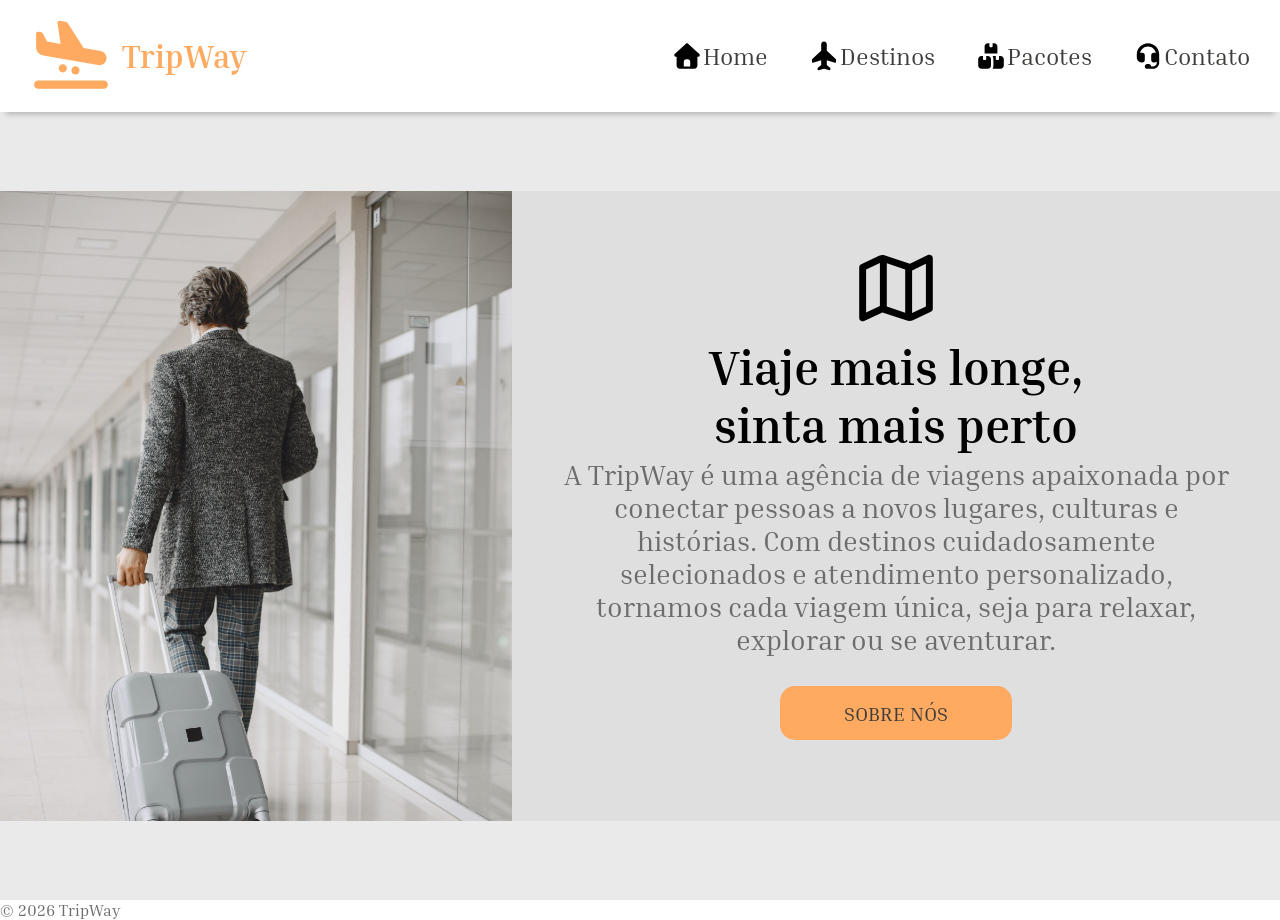
==== index.html @ 8d51120f "finalizado css do formulario" ====
<!DOCTYPE html>
<html lang="pt-BR">
<head>
    <meta charset="UTF-8">
    <meta name="viewport" content="width=device-width, initial-scale=1.0">
    <title>TripWay - Home</title>
    <link rel="stylesheet" href="css/style.css"/>

    <link rel="preconnect" href="https://fonts.googleapis.com">
    <link rel="preconnect" href="https://fonts.gstatic.com" crossorigin>
    <link href="https://fonts.googleapis.com/css2?family=Bitcount+Prop+Single:wght@100..900&family=Inria+Serif:ital,wght@0,300;0,400;0,700;1,300;1,400;1,700&display=swap" rel="stylesheet">

</head>

<body>
    <header>
        <h1><img src="images/plane-arrival-solid-full.svg">TripWay</h1>
        <nav>
            <ul>
                <li><img src="images/home.svg"><a href="./index.html">Home</a></li>
                <li><img src="images/destinos.svg"><a href="./pages/destinos.html">Destinos</a></li>
                <li><img src="images/pacotes.svg"><a href="./pages/pacotes.html">Pacotes</a></li>
                <li><img src="images/contato.svg"><a href="./pages/contato.html">Contato</a></li>
            </ul>
        </nav>
    </header>

     <main>
        <section>
            <article class="home">
                <div class="home-imagem">
                    <img src="images/caminhando.jpg" alt="Homem caminhando">
                </div>

                <div class="home-texto">
                    <div>
                        <img src="images/mapa.svg" alt="Imagem de um mapa">
                        <h2>Viaje mais longe,<br>sinta mais perto</h2>
                    </div>

                    <div>
                        <p>A TripWay é uma agência de viagens apaixonada por conectar pessoas a novos lugares, culturas e histórias. Com destinos cuidadosamente selecionados e atendimento personalizado, tornamos cada viagem única, seja para relaxar, explorar ou se aventurar.</p>
                        <button>Sobre nós</button>
                    </div>
                </div>
            </article>
        </section>
    </main>

    <footer>
        <p>&copy; 2026 TripWay</p>
    </footer>
    
</body>
</html>
---- css/style.css ----
* {
    padding: 0;
    margin: 0;
    box-sizing: border-box;
}

:root {
    --cor-main: #eaeaea;
    --cor-container: #dfdfdf;
    --cor-destaque: #ffaa60;
    --cor-nav: #3F3D3B;
    --cor-texto: #6C6C6C;
    --sombra: 0 8px 6px -6px rgba(0, 0, 0, 0.25);

}

body {
    display: flex;
    flex-direction: column;
    height: 100vh;
    font-family: "Inria Serif";
    color: var(--cor-texto);
}

header {
    display: flex;
    justify-content: space-between;
    align-items: center;
    padding: 15px;
    box-shadow: var(--sombra);
    flex-shrink: 0;
    z-index: 1;
    color: var(--cor-destaque);
}

header h1 {
    margin-left: 15px;
    display: flex;
    align-items: center;
    gap: 10px;
}

header img {
    height: 82px;
    width: 82px;
}

nav {
    margin-right: 15px;
}

ul {
    display: flex;
    list-style: none;
    gap: 40px;
    font-size: 24px;
}

li {
    display: flex;
    align-items: center;
}

li img {
    height: 32px;
    width: 32px;
}

li a {
    color: var(--cor-nav);
    text-decoration: none;
}

main {
    flex: 1;
    display: flex;
    align-items: center;
    background-color: var(--cor-main);
    min-height: calc(100% - 112px);
}

section {
    width: 100%;
}

.home {
    display: flex;
    align-items: stretch;
    background-color: var(--cor-container);
    max-height: 70vh;
}

.home-imagem {
    flex: 0 0 40%;
}

.home-imagem img {
    width: 100%;
    height: 100%;
    object-fit: cover;
    display: block;
    object-position: 50% 20%;
}

.home-texto {
    flex: 1;
    display: flex;
    flex-direction: column;
    justify-content: space-between;
    text-align: center;
    padding: 4%;
    font-size: 20px;
}

.home-texto img {
    height: 92px;
    width: 92px;
}

.home-texto h2 {
    color: #000;
    font-size: 48px;
}

.home-texto p {
    font-size: 28px;
}

.contato-container {
    width: 70vw;
    margin: 0 auto;
    height: 80vh;
    display: flex;
    align-items: center;
    justify-content: center;
    background-color: var(--cor-container);
    overflow: hidden;
    border-radius: 15px;
    box-shadow: var(--sombra);
}

.contato-container > div {
    flex: 2;
    border-right: #000 solid .5px;
    height: 100%;
    display: flex;
    flex-direction: column;
    align-items: center;
    justify-content: space-around;
    padding: 30px;
    text-align: justify;
    font-size: 30px;
}

.contato-container > div > img {
    width: 80%;
    box-shadow: var(--sombra);
    border-radius: 15px;
}

form {
    color: black;
    font-size: 20px;
    display: flex;
    flex: 3;
    height: 100%;
    flex-direction: column;
    padding: 50px 20px 50px 20px;
    gap: 5px;
}

form > div {
    display: flex;
    gap: 10px;
}

form > div > div {
    flex: 1;
}

input, select, textarea {
    width: 100%;
    height: 25px;
    background-color: transparent;
    border: 0;
    border-bottom: solid 2px;
}

textarea {
    flex: 1;
    padding: 5px;
}

input:focus, select:focus, textarea:focus {
    outline: none;
    border-bottom-color: var(--cor-destaque);
    transition: .2s;
}

.contato-container h2, button {
    text-transform: uppercase;
}

#data, #pessoas {
    display: flex;
    flex-direction: column;
}

button {
    background-color: var(--cor-destaque);
    border: 0;
    border-radius: 15px;
    padding: 15px;
    cursor: pointer;
    display: block;
    margin: 30px auto;
    font-family: "Inria Serif";
    font-size: 20px;
    width: 35%;
    color: var(--cor-nav);
}

.destinos {
    display: flex;
    gap: 50px;
    justify-content: center;
    width: 100%;
}

.destino-box {
    overflow: hidden;
    flex: 1;
    border-radius: 15px;
    box-shadow: var(--sombra);
    background-color: var(--cor-container);
    max-width: 25%;
    height: 55vh;
}

.destino-box > img {
    height: 190px;
    object-fit: cover;
    width: 100%;
}

.destino-box div, .pacote-card div {
    padding: 20px;
}

.destino-box h2, .pacote-card h2, .contato-container h2 {
    color: black;
    font-size: 32px;
    display: flex;
    align-items: center;
    gap: 8px;
    margin-bottom: 10px;
}

.destino-box h2, .contato-container h2 {
    justify-content: center;
}

.destino-box h2 img, .contato-container h2 img {
    width: 46px;
    height: 46px;
}

.pacotes {
    display: flex;
    flex-direction: column;
    gap: 50px;
    justify-content: center;
    align-items: center;
    width: 100%;
}

.pacote-card {
    display: flex;
    border-radius: 15px;
    box-shadow: var(--sombra);
    background-color: var(--cor-container);
    width: 70vw;
    height: 22vh;
    overflow: hidden;
}

.pacote-card > img {
    height: 100%;
    width: 220px;
}

.pacote-card h2 img {
    width: 64px;
    height: 64px;
}

footer {
    flex-shrink: 0;
}
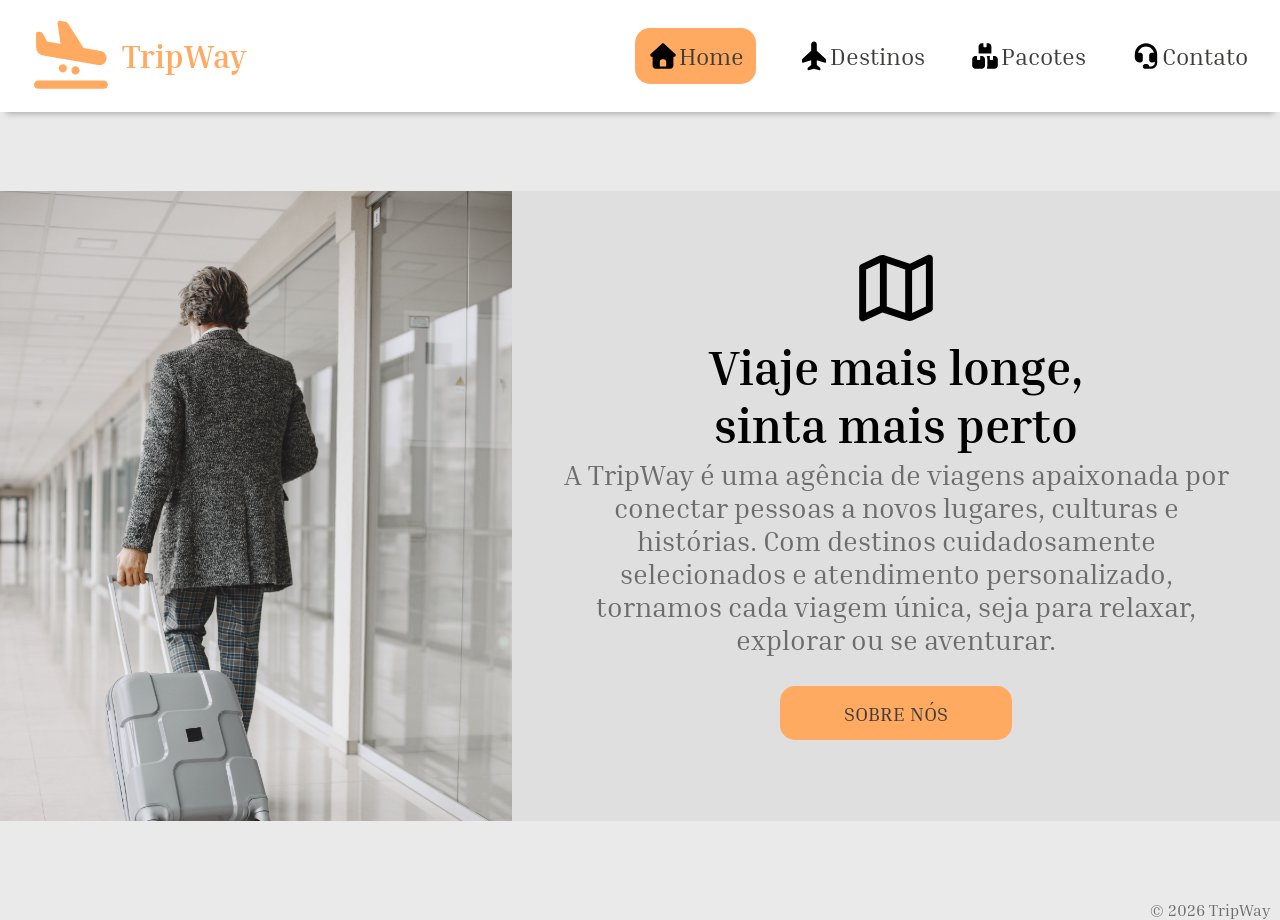
==== commit 1c313e55: "adicionado algumas animações e alt de imagens" ====
--- a/index.html
+++ b/index.html
@@ -17,10 +17,10 @@
         <h1><img src="images/plane-arrival-solid-full.svg">TripWay</h1>
         <nav>
             <ul>
-                <li><img src="images/home.svg"><a href="./index.html">Home</a></li>
-                <li><img src="images/destinos.svg"><a href="./pages/destinos.html">Destinos</a></li>
-                <li><img src="images/pacotes.svg"><a href="./pages/pacotes.html">Pacotes</a></li>
-                <li><img src="images/contato.svg"><a href="./pages/contato.html">Contato</a></li>
+                <li><img src="images/home.svg" alt=""><a href="./index.html" aria-current="page">Home</a></li>
+                <li><img src="images/destinos.svg" alt=""><a href="./pages/destinos.html">Destinos</a></li>
+                <li><img src="images/pacotes.svg" alt=""><a href="./pages/pacotes.html">Pacotes</a></li>
+                <li><img src="images/contato.svg" alt=""><a href="./pages/contato.html">Contato</a></li>
             </ul>
         </nav>
     </header>
@@ -29,12 +29,12 @@
         <section>
             <article class="home">
                 <div class="home-imagem">
-                    <img src="images/caminhando.jpg" alt="Homem caminhando">
+                    <img src="images/caminhando.jpg" alt="Homem de casaco cinza puxando uma mala de rodinhas por um corredor de aeroporto">
                 </div>
 
                 <div class="home-texto">
                     <div>
-                        <img src="images/mapa.svg" alt="Imagem de um mapa">
+                        <img src="images/mapa.svg" alt="">
                         <h2>Viaje mais longe,<br>sinta mais perto</h2>
                     </div>
 
--- a/css/style.css
+++ b/css/style.css
@@ -59,6 +59,12 @@
 li {
     display: flex;
     align-items: center;
+    border: transparent solid 2px;
+}
+
+li:hover, button:hover {
+    transition: 0.2s;
+    scale: 1.1;
 }
 
 li img {
@@ -69,6 +75,12 @@
 li a {
     color: var(--cor-nav);
     text-decoration: none;
+}
+
+li:has(a[aria-current="page"]) {
+    background-color: var(--cor-destaque);
+    padding: 10px;
+    border-radius: 15px;
 }
 
 main {
@@ -148,8 +160,11 @@
     align-items: center;
     justify-content: space-around;
     padding: 30px;
+    font-size: 30px;
+}
+
+.contato-container p {
     text-align: justify;
-    font-size: 30px;
 }
 
 .contato-container > div > img {
@@ -237,6 +252,11 @@
     height: 55vh;
 }
 
+.destino-box p {
+    font-size: 20px;
+    text-align: justify;
+}
+
 .destino-box > img {
     height: 190px;
     object-fit: cover;
@@ -284,6 +304,10 @@
     overflow: hidden;
 }
 
+.pacote-card p {
+    font-size: 17px;
+}
+
 .pacote-card > img {
     height: 100%;
     width: 220px;
@@ -294,6 +318,90 @@
     height: 64px;
 }
 
+.destinos {
+    display: flex;
+    gap: 50px;
+    justify-content: center;
+    width: 100%;
+}
+
+.destino-box {
+    overflow: hidden;
+    flex: 1;
+    border-radius: 15px;
+    box-shadow: var(--sombra);
+    background-color: var(--cor-container);
+    max-width: 25%;
+    height: 55vh;
+}
+
+.destino-box > img {
+    height: 190px;
+    object-fit: cover;
+    width: 100%;
+}
+
+.destino-box div, .pacote-card div {
+    padding: 20px;
+}
+
+.destino-box h2 {
+    color: black;
+    font-size: 32px;
+    display: flex;
+    justify-content: center;
+    align-items: center;
+    gap: 5px;
+    margin-bottom: 10px;
+}
+
+.destino-box h2 img {
+    width: 46px;
+    height: 46px;
+}
+
+.pacotes {
+    display: flex;
+    flex-direction: column;
+    gap: 50px;
+    justify-content: center;
+    align-items: center;
+    width: 100%;
+}
+
+.pacote-card {
+    display: flex;
+    border-radius: 15px;
+    box-shadow: var(--sombra);
+    background-color: var(--cor-container);
+    width: 70vw;
+    height: 22vh;
+    overflow: hidden;
+}
+
+.pacote-card > img {
+    height: 100%;
+    width: 220px;
+}
+
+.pacote-card h2 {
+    color: black;
+    display: flex;
+    align-items: center;
+    font-size: 32px;
+    gap: 5px;
+    margin-bottom: 10px;
+}
+
+.pacote-card h2 img {
+    width: 64px;
+    height: 64px;
+}
+
 footer {
     flex-shrink: 0;
+    background-color: var(--cor-main);
+    display: flex;
+    justify-content: flex-end;
+    padding-right: 10px;
 }
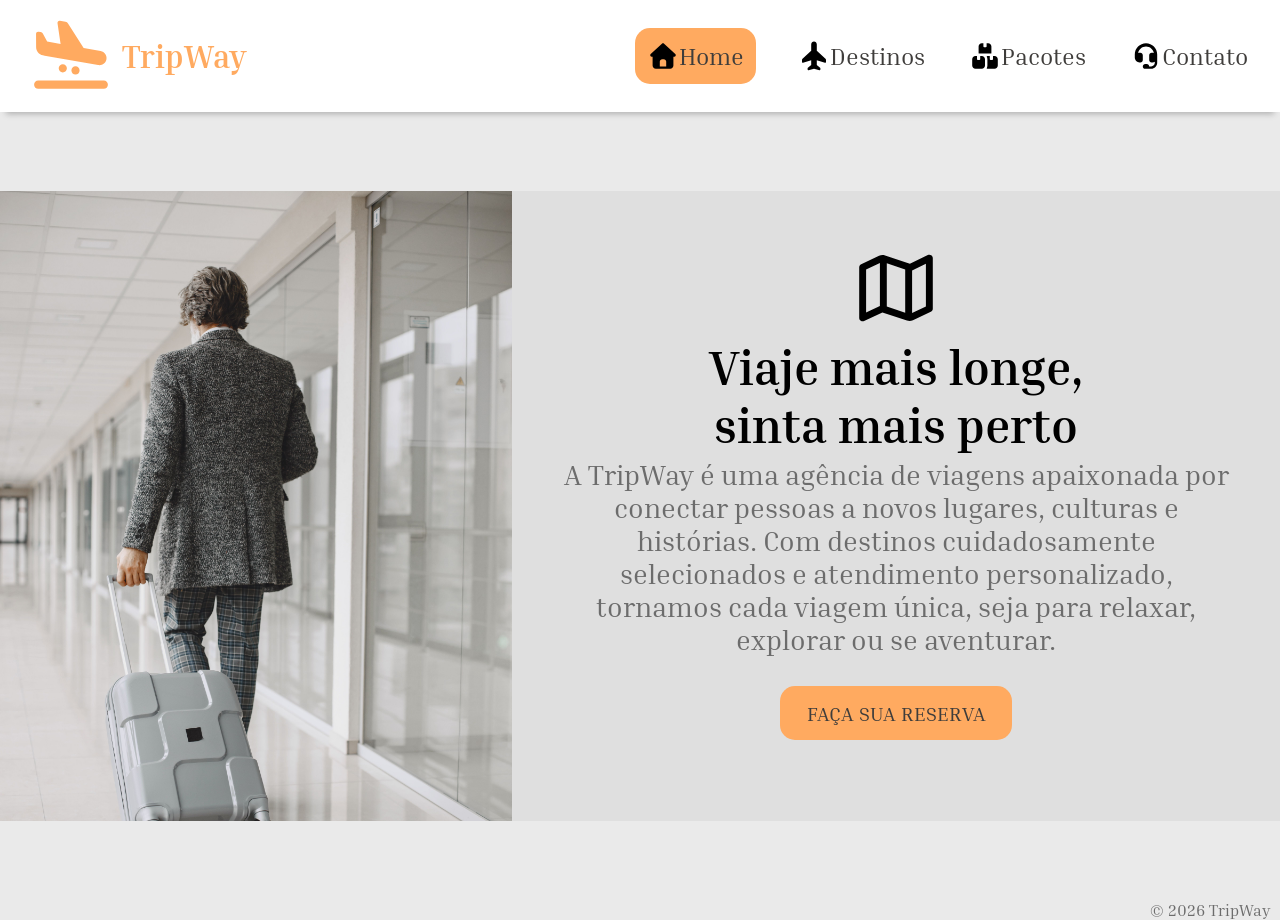
==== commit dc95aa28: "separação do css em seções para melhor organização e navegação" ====
--- a/index.html
+++ b/index.html
@@ -40,7 +40,7 @@
 
                     <div>
                         <p>A TripWay é uma agência de viagens apaixonada por conectar pessoas a novos lugares, culturas e histórias. Com destinos cuidadosamente selecionados e atendimento personalizado, tornamos cada viagem única, seja para relaxar, explorar ou se aventurar.</p>
-                        <button>Sobre nós</button>
+                        <a href="pages/contato.html"><button>Faça sua reserva</button></a>
                     </div>
                 </div>
             </article>
--- a/css/style.css
+++ b/css/style.css
@@ -22,6 +22,8 @@
     color: var(--cor-texto);
 }
 
+/* Header */
+
 header {
     display: flex;
     justify-content: space-between;
@@ -74,7 +76,6 @@
 
 li a {
     color: var(--cor-nav);
-    text-decoration: none;
 }
 
 li:has(a[aria-current="page"]) {
@@ -83,6 +84,8 @@
     border-radius: 15px;
 }
 
+/* Corpo da página */
+
 main {
     flex: 1;
     display: flex;
@@ -94,6 +97,42 @@
 section {
     width: 100%;
 }
+
+/* Footer */
+
+footer {
+    flex-shrink: 0;
+    background-color: var(--cor-main);
+    display: flex;
+    justify-content: flex-end;
+    padding-right: 10px;
+}
+
+/* Estilos compartilhados */
+
+.destino-box div, .pacote-card div {
+    padding: 20px;
+}
+
+.destino-box h2, .pacote-card h2, .contato-container h2 {
+    color: black;
+    font-size: 32px;
+    display: flex;
+    align-items: center;
+    gap: 5px;
+    margin-bottom: 10px;
+}
+
+.destino-box h2, .contato-container h2 {
+    justify-content: center;
+}
+
+.destino-box h2 img, .contato-container h2 img {
+    width: 46px;
+    height: 46px;
+}
+
+/* Index */
 
 .home {
     display: flex;
@@ -138,6 +177,8 @@
     font-size: 28px;
 }
 
+/* Página contato */
+
 .contato-container {
     width: 70vw;
     margin: 0 auto;
@@ -220,6 +261,73 @@
     display: flex;
     flex-direction: column;
 }
+
+/* Página destinos */
+
+.destinos {
+    display: flex;
+    gap: 50px;
+    justify-content: center;
+    width: 100%;
+}
+
+.destino-box {
+    overflow: hidden;
+    flex: 1;
+    border-radius: 15px;
+    box-shadow: var(--sombra);
+    background-color: var(--cor-container);
+    max-width: 25%;
+    height: 55vh;
+}
+
+.destino-box p {
+    font-size: 20px;
+    text-align: justify;
+}
+
+.destino-box > img {
+    height: 190px;
+    object-fit: cover;
+    width: 100%;
+}
+
+/* Página pacotes */
+
+.pacotes {
+    display: flex;
+    flex-direction: column;
+    gap: 50px;
+    justify-content: center;
+    align-items: center;
+    width: 100%;
+}
+
+.pacote-card {
+    display: flex;
+    border-radius: 15px;
+    box-shadow: var(--sombra);
+    background-color: var(--cor-container);
+    width: 70vw;
+    height: 22vh;
+    overflow: hidden;
+}
+
+.pacote-card p {
+    font-size: 17px;
+}
+
+.pacote-card > img {
+    height: 100%;
+    width: 220px;
+}
+
+.pacote-card h2 img {
+    width: 64px;
+    height: 64px;
+}
+
+/* Tags genéricas */
 
 button {
     background-color: var(--cor-destaque);
@@ -235,173 +343,6 @@
     color: var(--cor-nav);
 }
 
-.destinos {
-    display: flex;
-    gap: 50px;
-    justify-content: center;
-    width: 100%;
-}
-
-.destino-box {
-    overflow: hidden;
-    flex: 1;
-    border-radius: 15px;
-    box-shadow: var(--sombra);
-    background-color: var(--cor-container);
-    max-width: 25%;
-    height: 55vh;
-}
-
-.destino-box p {
-    font-size: 20px;
-    text-align: justify;
-}
-
-.destino-box > img {
-    height: 190px;
-    object-fit: cover;
-    width: 100%;
-}
-
-.destino-box div, .pacote-card div {
-    padding: 20px;
-}
-
-.destino-box h2, .pacote-card h2, .contato-container h2 {
-    color: black;
-    font-size: 32px;
-    display: flex;
-    align-items: center;
-    gap: 8px;
-    margin-bottom: 10px;
-}
-
-.destino-box h2, .contato-container h2 {
-    justify-content: center;
-}
-
-.destino-box h2 img, .contato-container h2 img {
-    width: 46px;
-    height: 46px;
-}
-
-.pacotes {
-    display: flex;
-    flex-direction: column;
-    gap: 50px;
-    justify-content: center;
-    align-items: center;
-    width: 100%;
-}
-
-.pacote-card {
-    display: flex;
-    border-radius: 15px;
-    box-shadow: var(--sombra);
-    background-color: var(--cor-container);
-    width: 70vw;
-    height: 22vh;
-    overflow: hidden;
-}
-
-.pacote-card p {
-    font-size: 17px;
-}
-
-.pacote-card > img {
-    height: 100%;
-    width: 220px;
-}
-
-.pacote-card h2 img {
-    width: 64px;
-    height: 64px;
-}
-
-.destinos {
-    display: flex;
-    gap: 50px;
-    justify-content: center;
-    width: 100%;
-}
-
-.destino-box {
-    overflow: hidden;
-    flex: 1;
-    border-radius: 15px;
-    box-shadow: var(--sombra);
-    background-color: var(--cor-container);
-    max-width: 25%;
-    height: 55vh;
-}
-
-.destino-box > img {
-    height: 190px;
-    object-fit: cover;
-    width: 100%;
-}
-
-.destino-box div, .pacote-card div {
-    padding: 20px;
-}
-
-.destino-box h2 {
-    color: black;
-    font-size: 32px;
-    display: flex;
-    justify-content: center;
-    align-items: center;
-    gap: 5px;
-    margin-bottom: 10px;
-}
-
-.destino-box h2 img {
-    width: 46px;
-    height: 46px;
-}
-
-.pacotes {
-    display: flex;
-    flex-direction: column;
-    gap: 50px;
-    justify-content: center;
-    align-items: center;
-    width: 100%;
-}
-
-.pacote-card {
-    display: flex;
-    border-radius: 15px;
-    box-shadow: var(--sombra);
-    background-color: var(--cor-container);
-    width: 70vw;
-    height: 22vh;
-    overflow: hidden;
-}
-
-.pacote-card > img {
-    height: 100%;
-    width: 220px;
-}
-
-.pacote-card h2 {
-    color: black;
-    display: flex;
-    align-items: center;
-    font-size: 32px;
-    gap: 5px;
-    margin-bottom: 10px;
-}
-
-.pacote-card h2 img {
-    width: 64px;
-    height: 64px;
-}
-
-footer {
-    flex-shrink: 0;
-    background-color: var(--cor-main);
-    display: flex;
-    justify-content: flex-end;
-    padding-right: 10px;
-}+a {
+    text-decoration: none;
+}
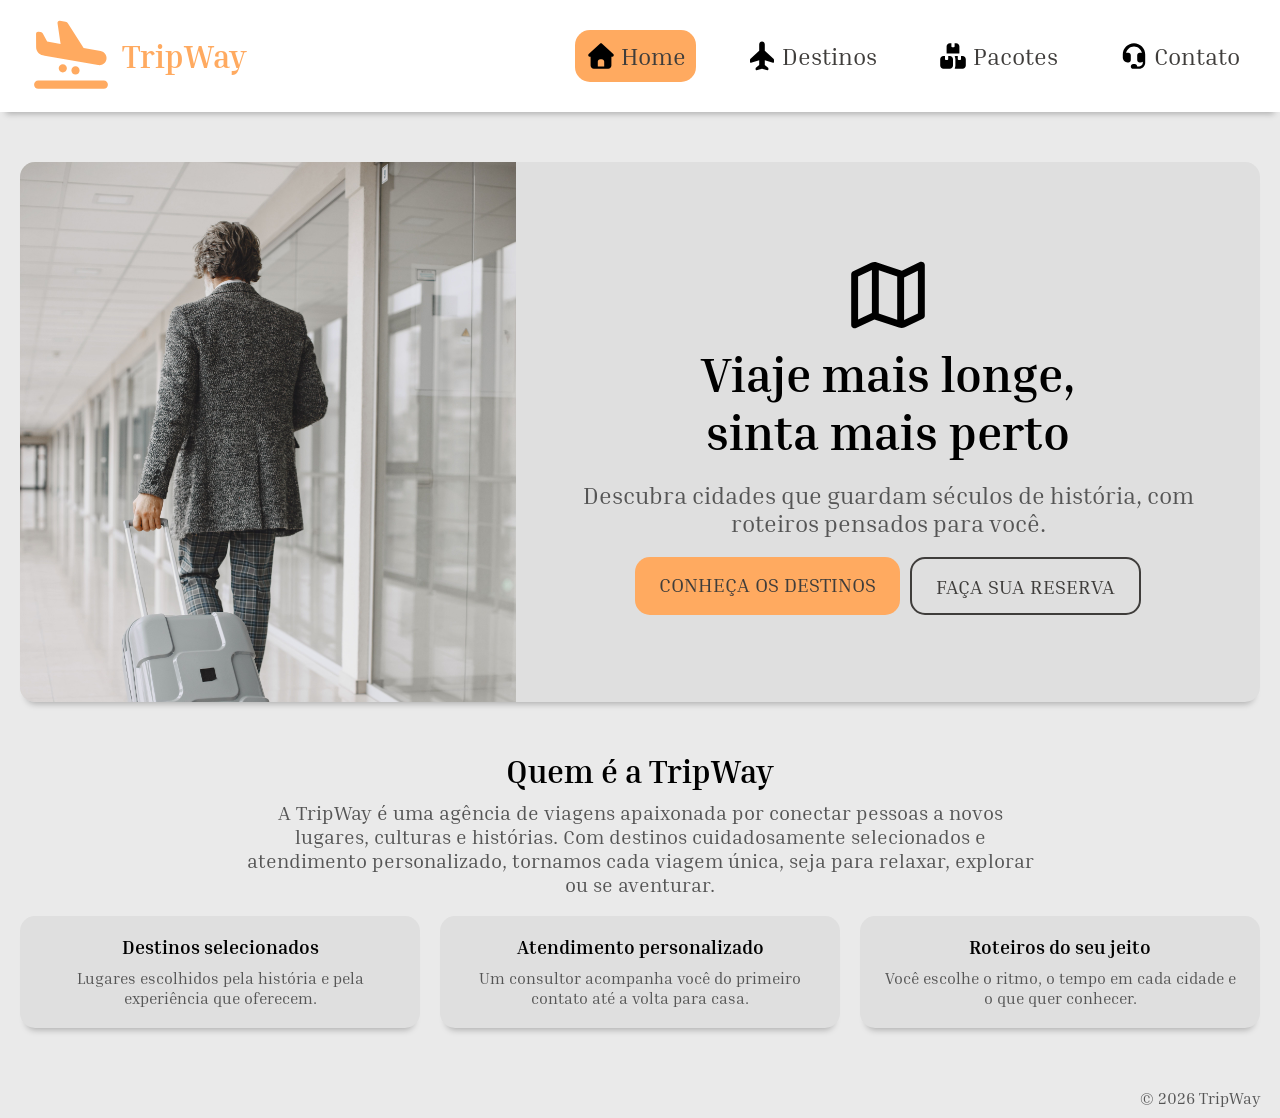
==== commit 818f4e38: "Adiciona seção sobre a empresa e botão para os destinos na Home" ====
--- a/index.html
+++ b/index.html
@@ -14,18 +14,18 @@
 
 <body>
     <header>
-        <h1><img src="images/plane-arrival-solid-full.svg">TripWay</h1>
+        <h1><img src="images/plane-arrival-solid-full.svg" alt="Logo da TripWay: avião pousando">TripWay</h1>
         <nav>
             <ul>
-                <li><img src="images/home.svg" alt=""><a href="./index.html" aria-current="page">Home</a></li>
-                <li><img src="images/destinos.svg" alt=""><a href="./pages/destinos.html">Destinos</a></li>
-                <li><img src="images/pacotes.svg" alt=""><a href="./pages/pacotes.html">Pacotes</a></li>
-                <li><img src="images/contato.svg" alt=""><a href="./pages/contato.html">Contato</a></li>
+                <li><a href="./index.html" aria-current="page"><img src="images/home.svg" alt="">Home</a></li>
+                <li><a href="./pages/destinos.html"><img src="images/destinos.svg" alt="">Destinos</a></li>
+                <li><a href="./pages/pacotes.html"><img src="images/pacotes.svg" alt="">Pacotes</a></li>
+                <li><a href="./pages/contato.html"><img src="images/contato.svg" alt="">Contato</a></li>
             </ul>
         </nav>
     </header>
 
-     <main>
+    <main>
         <section>
             <article class="home">
                 <div class="home-imagem">
@@ -39,11 +39,36 @@
                     </div>
 
                     <div>
-                        <p>A TripWay é uma agência de viagens apaixonada por conectar pessoas a novos lugares, culturas e histórias. Com destinos cuidadosamente selecionados e atendimento personalizado, tornamos cada viagem única, seja para relaxar, explorar ou se aventurar.</p>
-                        <a href="pages/contato.html"><button>Faça sua reserva</button></a>
+                        <p>Descubra cidades que guardam séculos de história, com roteiros pensados para você.</p>
+                        <div class="home-acoes">
+                            <a href="pages/destinos.html" class="btn">Conheça os destinos</a>
+                            <a href="pages/contato.html" class="btn btn-secundario">Faça sua reserva</a>
+                        </div>
                     </div>
                 </div>
             </article>
+        </section>
+
+        <section class="sobre">
+            <h2>Quem é a TripWay</h2>
+            <p>A TripWay é uma agência de viagens apaixonada por conectar pessoas a novos lugares, culturas e histórias. Com destinos cuidadosamente selecionados e atendimento personalizado, tornamos cada viagem única, seja para relaxar, explorar ou se aventurar.</p>
+
+            <div class="sobre-lista">
+                <article class="sobre-item">
+                    <h3>Destinos selecionados</h3>
+                    <p>Lugares escolhidos pela história e pela experiência que oferecem.</p>
+                </article>
+
+                <article class="sobre-item">
+                    <h3>Atendimento personalizado</h3>
+                    <p>Um consultor acompanha você do primeiro contato até a volta para casa.</p>
+                </article>
+
+                <article class="sobre-item">
+                    <h3>Roteiros do seu jeito</h3>
+                    <p>Você escolhe o ritmo, o tempo em cada cidade e o que quer conhecer.</p>
+                </article>
+            </div>
         </section>
     </main>
 
--- a/css/style.css
+++ b/css/style.css
@@ -5,21 +5,29 @@
 }
 
 :root {
+    --cor-fundo: #fff;
     --cor-main: #eaeaea;
     --cor-container: #dfdfdf;
     --cor-destaque: #ffaa60;
     --cor-nav: #3F3D3B;
-    --cor-texto: #6C6C6C;
+    --cor-texto: #555555;
+    --cor-titulo: #000;
     --sombra: 0 8px 6px -6px rgba(0, 0, 0, 0.25);
-
+    --fonte: "Inria Serif", serif;
+    --raio: 0.9375rem;
+    --espaco-p: 0.625rem;
+    --espaco-m: 1.25rem;
+    --espaco-g: 3.125rem;
+    --transicao: 0.2s ease;
 }
 
 body {
     display: flex;
     flex-direction: column;
-    height: 100vh;
-    font-family: "Inria Serif";
+    min-height: 100vh;
+    font-family: var(--fonte);
     color: var(--cor-texto);
+    background-color: var(--cor-fundo);
 }
 
 /* Header */
@@ -28,60 +36,58 @@
     display: flex;
     justify-content: space-between;
     align-items: center;
-    padding: 15px;
+    padding: 0.9375rem;
     box-shadow: var(--sombra);
     flex-shrink: 0;
     z-index: 1;
     color: var(--cor-destaque);
+    user-select: none;
 }
 
 header h1 {
-    margin-left: 15px;
+    margin-left: 0.9375rem;
     display: flex;
     align-items: center;
-    gap: 10px;
+    gap: var(--espaco-p);
 }
 
 header img {
-    height: 82px;
-    width: 82px;
+    height: 5.125rem;
+    width: 5.125rem;
 }
 
 nav {
-    margin-right: 15px;
-}
-
-ul {
+    margin-right: 0.9375rem;
+}
+
+nav ul {
     display: flex;
     list-style: none;
-    gap: 40px;
-    font-size: 24px;
-}
-
-li {
+    gap: 2.5rem;
+    font-size: 1.5rem;
+}
+
+nav a {
     display: flex;
     align-items: center;
-    border: transparent solid 2px;
-}
-
-li:hover, button:hover {
-    transition: 0.2s;
+    gap: 0.25rem;
+    padding: var(--espaco-p);
+    border-radius: var(--raio);
+    color: var(--cor-nav);
+    transition: scale var(--transicao), background-color var(--transicao);
+}
+
+nav a:hover {
     scale: 1.1;
 }
 
-li img {
-    height: 32px;
-    width: 32px;
-}
-
-li a {
-    color: var(--cor-nav);
-}
-
-li:has(a[aria-current="page"]) {
+nav a[aria-current="page"] {
     background-color: var(--cor-destaque);
-    padding: 10px;
-    border-radius: 15px;
+}
+
+nav img {
+    height: 2rem;
+    width: 2rem;
 }
 
 /* Corpo da página */
@@ -89,13 +95,17 @@
 main {
     flex: 1;
     display: flex;
+    flex-direction: column;
+    justify-content: center;
     align-items: center;
+    gap: var(--espaco-g);
+    padding: var(--espaco-g) var(--espaco-m);
     background-color: var(--cor-main);
-    min-height: calc(100% - 112px);
 }
 
 section {
     width: 100%;
+    max-width: 87.5rem;
 }
 
 /* Footer */
@@ -105,31 +115,46 @@
     background-color: var(--cor-main);
     display: flex;
     justify-content: flex-end;
-    padding-right: 10px;
+    padding: var(--espaco-p) var(--espaco-m);
 }
 
 /* Estilos compartilhados */
 
-.destino-box div, .pacote-card div {
-    padding: 20px;
-}
-
-.destino-box h2, .pacote-card h2, .contato-container h2 {
-    color: black;
-    font-size: 32px;
+.destino-box > div,
+.pacote-card > div {
+    padding: var(--espaco-m);
+}
+
+.destino-box h2,
+.pacote-card h2,
+.contato-container h2 {
+    color: var(--cor-titulo);
+    font-size: 2rem;
     display: flex;
     align-items: center;
-    gap: 5px;
-    margin-bottom: 10px;
-}
-
-.destino-box h2, .contato-container h2 {
+    gap: 0.3125rem;
+    margin-bottom: var(--espaco-p);
+}
+
+.destino-box h2,
+.contato-container h2 {
     justify-content: center;
 }
 
-.destino-box h2 img, .contato-container h2 img {
-    width: 46px;
-    height: 46px;
+.destino-box h2 img,
+.contato-container h2 img {
+    width: 2.875rem;
+    height: 2.875rem;
+}
+
+.destino-box,
+.pacote-card {
+    transition: translate var(--transicao);
+}
+
+.destino-box:hover,
+.pacote-card:hover {
+    translate: 0 -0.25rem;
 }
 
 /* Index */
@@ -138,7 +163,9 @@
     display: flex;
     align-items: stretch;
     background-color: var(--cor-container);
-    max-height: 70vh;
+    border-radius: var(--raio);
+    box-shadow: var(--sombra);
+    overflow: hidden;
 }
 
 .home-imagem {
@@ -147,7 +174,8 @@
 
 .home-imagem img {
     width: 100%;
-    height: 100%;
+    height: 60vh;
+    min-height: 100%;
     object-fit: cover;
     display: block;
     object-position: 50% 20%;
@@ -157,139 +185,193 @@
     flex: 1;
     display: flex;
     flex-direction: column;
-    justify-content: space-between;
+    justify-content: center;
+    gap: var(--espaco-m);
     text-align: center;
     padding: 4%;
-    font-size: 20px;
 }
 
 .home-texto img {
-    height: 92px;
-    width: 92px;
+    height: 5.75rem;
+    width: 5.75rem;
 }
 
 .home-texto h2 {
-    color: #000;
-    font-size: 48px;
+    color: var(--cor-titulo);
+    font-size: 3rem;
 }
 
 .home-texto p {
-    font-size: 28px;
+    font-size: 1.5rem;
+    margin-bottom: var(--espaco-m);
+}
+
+.home-acoes {
+    display: flex;
+    flex-wrap: wrap;
+    justify-content: center;
+    gap: var(--espaco-p);
+}
+
+.sobre {
+    text-align: center;
+}
+
+.sobre h2 {
+    color: var(--cor-titulo);
+    font-size: 2rem;
+    margin-bottom: var(--espaco-p);
+}
+
+.sobre > p {
+    font-size: 1.25rem;
+    max-width: 50rem;
+    margin: 0 auto var(--espaco-m);
+}
+
+.sobre-lista {
+    display: flex;
+    gap: var(--espaco-m);
+}
+
+.sobre-item {
+    flex: 1;
+    padding: var(--espaco-m);
+    background-color: var(--cor-container);
+    border-radius: var(--raio);
+    box-shadow: var(--sombra);
+    transition: translate var(--transicao);
+}
+
+.sobre-item:hover {
+    translate: 0 -0.25rem;
+}
+
+.sobre-item h3 {
+    color: var(--cor-titulo);
+    margin-bottom: var(--espaco-p);
 }
 
 /* Página contato */
 
 .contato-container {
-    width: 70vw;
+    width: 100%;
+    max-width: 75rem;
+    min-height: 80vh;
     margin: 0 auto;
-    height: 80vh;
-    display: flex;
-    align-items: center;
-    justify-content: center;
+    display: flex;
+    align-items: stretch;
     background-color: var(--cor-container);
     overflow: hidden;
-    border-radius: 15px;
+    border-radius: var(--raio);
     box-shadow: var(--sombra);
 }
 
 .contato-container > div {
     flex: 2;
-    border-right: #000 solid .5px;
-    height: 100%;
+    border-right: var(--cor-titulo) solid 1px;
     display: flex;
     flex-direction: column;
     align-items: center;
     justify-content: space-around;
-    padding: 30px;
-    font-size: 30px;
+    gap: var(--espaco-m);
+    padding: 1.875rem;
 }
 
 .contato-container p {
+    font-size: 1.375rem;
     text-align: justify;
 }
 
 .contato-container > div > img {
     width: 80%;
     box-shadow: var(--sombra);
-    border-radius: 15px;
+    border-radius: var(--raio);
 }
 
 form {
-    color: black;
-    font-size: 20px;
+    color: var(--cor-titulo);
+    font-size: 1.25rem;
     display: flex;
     flex: 3;
-    height: 100%;
     flex-direction: column;
-    padding: 50px 20px 50px 20px;
-    gap: 5px;
+    gap: 0.75rem;
+    padding: 2.5rem var(--espaco-m);
 }
 
 form > div {
     display: flex;
-    gap: 10px;
+    gap: var(--espaco-p);
 }
 
 form > div > div {
     flex: 1;
 }
 
-input, select, textarea {
-    width: 100%;
-    height: 25px;
+input,
+select,
+textarea {
+    width: 100%;
+    height: 2.25rem;
+    padding: 0 0.3125rem;
     background-color: transparent;
     border: 0;
     border-bottom: solid 2px;
+    font-family: var(--fonte);
+    font-size: 1rem;
+    transition: border-color var(--transicao);
 }
 
 textarea {
     flex: 1;
-    padding: 5px;
-}
-
-input:focus, select:focus, textarea:focus {
+    min-height: 7rem;
+    padding: 0.3125rem;
+}
+
+#mensagem {
+    resize: vertical;
+}
+
+input:focus,
+select:focus,
+textarea:focus {
     outline: none;
     border-bottom-color: var(--cor-destaque);
-    transition: .2s;
-}
-
-.contato-container h2, button {
+}
+
+.contato-container h2 {
     text-transform: uppercase;
 }
 
-#data, #pessoas {
-    display: flex;
-    flex-direction: column;
-}
-
 /* Página destinos */
 
 .destinos {
     display: flex;
-    gap: 50px;
+    flex-wrap: wrap;
+    gap: var(--espaco-g);
     justify-content: center;
     width: 100%;
 }
 
 .destino-box {
+    flex: 1 1 calc(33.333% - var(--espaco-g));
+    max-width: 27rem;
     overflow: hidden;
-    flex: 1;
-    border-radius: 15px;
+    border-radius: var(--raio);
     box-shadow: var(--sombra);
     background-color: var(--cor-container);
-    max-width: 25%;
-    height: 55vh;
 }
 
 .destino-box p {
-    font-size: 20px;
+    font-size: 1.125rem;
     text-align: justify;
 }
 
 .destino-box > img {
-    height: 190px;
+    display: block;
+    width: 100%;
+    height: 11.875rem;
     object-fit: cover;
-    width: 100%;
 }
 
 /* Página pacotes */
@@ -297,52 +379,244 @@
 .pacotes {
     display: flex;
     flex-direction: column;
-    gap: 50px;
-    justify-content: center;
+    gap: var(--espaco-g);
     align-items: center;
     width: 100%;
 }
 
 .pacote-card {
     display: flex;
-    border-radius: 15px;
+    width: 100%;
+    max-width: 68.75rem;
+    border-radius: var(--raio);
     box-shadow: var(--sombra);
     background-color: var(--cor-container);
-    width: 70vw;
-    height: 22vh;
     overflow: hidden;
 }
 
 .pacote-card p {
-    font-size: 17px;
+    font-size: 1.0625rem;
+    margin-bottom: var(--espaco-p);
 }
 
 .pacote-card > img {
-    height: 100%;
-    width: 220px;
+    flex: 0 0 30%;
+    width: 30%;
+    height: 14rem;
+    min-height: 100%;
+    object-fit: cover;
+}
+
+.pacote-card h2 {
+    font-size: 1.5rem;
 }
 
 .pacote-card h2 img {
-    width: 64px;
-    height: 64px;
+    width: 3rem;
+    height: 3rem;
 }
 
 /* Tags genéricas */
 
-button {
+button,
+.btn {
+    display: inline-block;
     background-color: var(--cor-destaque);
     border: 0;
-    border-radius: 15px;
-    padding: 15px;
+    border-radius: var(--raio);
+    padding: 0.9375rem 1.5rem;
     cursor: pointer;
+    font-family: var(--fonte);
+    font-size: 1.25rem;
+    text-align: center;
+    text-transform: uppercase;
+    color: var(--cor-nav);
+    user-select: none;
+    transition: scale var(--transicao);
+}
+
+button:hover,
+.btn:hover {
+    scale: 1.05;
+}
+
+.btn-secundario {
+    background-color: transparent;
+    border: 2px solid var(--cor-nav);
+}
+
+button {
     display: block;
-    margin: 30px auto;
-    font-family: "Inria Serif";
-    font-size: 20px;
+    margin: 1.875rem auto;
     width: 35%;
-    color: var(--cor-nav);
 }
 
 a {
     text-decoration: none;
 }
+
+a:focus-visible,
+button:focus-visible {
+    outline: 2px solid var(--cor-nav);
+    outline-offset: 2px;
+}
+
+/* Tablet */
+
+@media (max-width: 1024px) {
+
+    header h1 {
+        margin-left: 0;
+        font-size: 1.5rem;
+    }
+
+    header img {
+        height: 3.5rem;
+        width: 3.5rem;
+    }
+
+    nav {
+        margin-right: 0;
+    }
+
+    nav ul {
+        gap: var(--espaco-p);
+        font-size: 1.25rem;
+    }
+
+    nav img {
+        height: 1.5rem;
+        width: 1.5rem;
+    }
+
+    main {
+        padding: 1.875rem var(--espaco-m);
+        gap: 1.875rem;
+    }
+
+    .home-texto h2 {
+        font-size: 2.25rem;
+    }
+
+    .home-texto p {
+        font-size: 1.25rem;
+    }
+
+    .destinos,
+    .pacotes {
+        gap: 1.875rem;
+    }
+
+    .destino-box {
+        flex-basis: calc(50% - 1.875rem);
+        max-width: calc(50% - 0.9375rem);
+    }
+
+    .contato-container p {
+        font-size: 1.125rem;
+    }
+
+    .contato-container h2 {
+        font-size: 1.5rem;
+    }
+
+}
+
+/* Celular */
+
+@media (max-width: 768px) {
+
+    header {
+        flex-direction: column;
+        gap: var(--espaco-p);
+    }
+
+    nav {
+        display: flex;
+        flex-direction: column;
+        width: 100%;
+    }
+
+    nav ul {
+        flex-wrap: wrap;
+        justify-content: center;
+        gap: 0.25rem;
+        font-size: 1rem;
+    }
+
+    main {
+        padding: var(--espaco-m) 0.75rem;
+    }
+
+    .home,
+    .sobre-lista {
+        flex-direction: column;
+    }
+
+    .home-imagem {
+        flex: none;
+    }
+
+    .home-imagem img {
+        height: 35vh;
+        min-height: 0;
+    }
+
+    .home-texto {
+        padding: var(--espaco-m);
+    }
+
+    .home-texto h2 {
+        font-size: 1.75rem;
+    }
+
+    .home-texto p {
+        font-size: 1.125rem;
+    }
+
+    .home-acoes {
+        flex-direction: column;
+    }
+
+    .destinos,
+    .pacotes {
+        gap: var(--espaco-m);
+    }
+
+    .destino-box {
+        flex-basis: 100%;
+        max-width: 100%;
+    }
+
+    .pacote-card,
+    .contato-container,
+    form > div {
+        flex-direction: column;
+    }
+
+    .pacote-card > img {
+        flex: none;
+        width: 100%;
+        height: 12rem;
+        min-height: 0;
+    }
+
+    .contato-container > div {
+        border-right: 0;
+        border-bottom: var(--cor-titulo) solid 1px;
+        padding: var(--espaco-m);
+    }
+
+    .contato-container > div > img {
+        width: 100%;
+    }
+
+    form {
+        padding: var(--espaco-m);
+    }
+
+    form button {
+        width: 100%;
+    }
+
+}
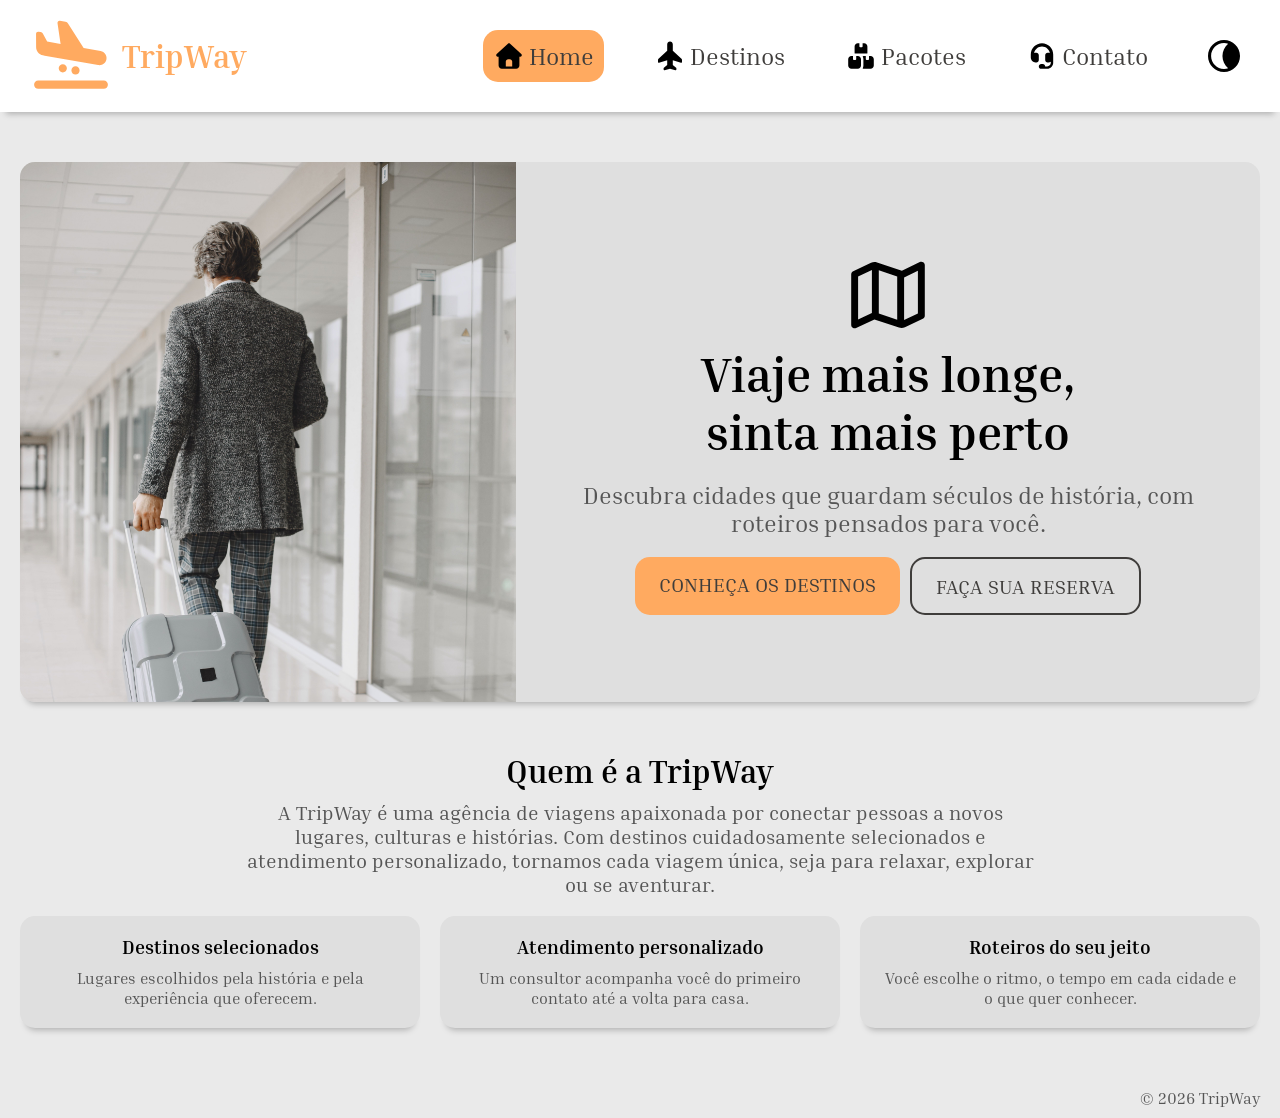
==== commit 3662fe71: "adiciona botão e script do tema escuro" ====
--- a/index.html
+++ b/index.html
@@ -10,6 +10,8 @@
     <link rel="preconnect" href="https://fonts.gstatic.com" crossorigin>
     <link href="https://fonts.googleapis.com/css2?family=Bitcount+Prop+Single:wght@100..900&family=Inria+Serif:ital,wght@0,300;0,400;0,700;1,300;1,400;1,700&display=swap" rel="stylesheet">
 
+    <script src="js/tema.js"></script>
+
 </head>
 
 <body>
@@ -21,6 +23,12 @@
                 <li><a href="./pages/destinos.html"><img src="images/destinos.svg" alt="">Destinos</a></li>
                 <li><a href="./pages/pacotes.html"><img src="images/pacotes.svg" alt="">Pacotes</a></li>
                 <li><a href="./pages/contato.html"><img src="images/contato.svg" alt="">Contato</a></li>
+                <li>
+                    <button type="button" id="botao-tema" class="btn-tema">
+                        <img class="icone-lua" src="images/lua.svg" alt="Ativar tema escuro">
+                        <img class="icone-sol" src="images/sol.svg" alt="Ativar tema claro">
+                    </button>
+                </li>
             </ul>
         </nav>
     </header>
--- a/css/style.css
+++ b/css/style.css
@@ -451,6 +451,27 @@
     width: 35%;
 }
 
+.btn-tema {
+    display: flex;
+    align-items: center;
+    width: auto;
+    margin: 0;
+    padding: var(--espaco-p);
+    background-color: transparent;
+}
+
+.icone-sol {
+    display: none;
+}
+
+.tema-escuro .icone-sol {
+    display: block;
+}
+
+.tema-escuro .icone-lua {
+    display: none;
+}
+
 a {
     text-decoration: none;
 }
